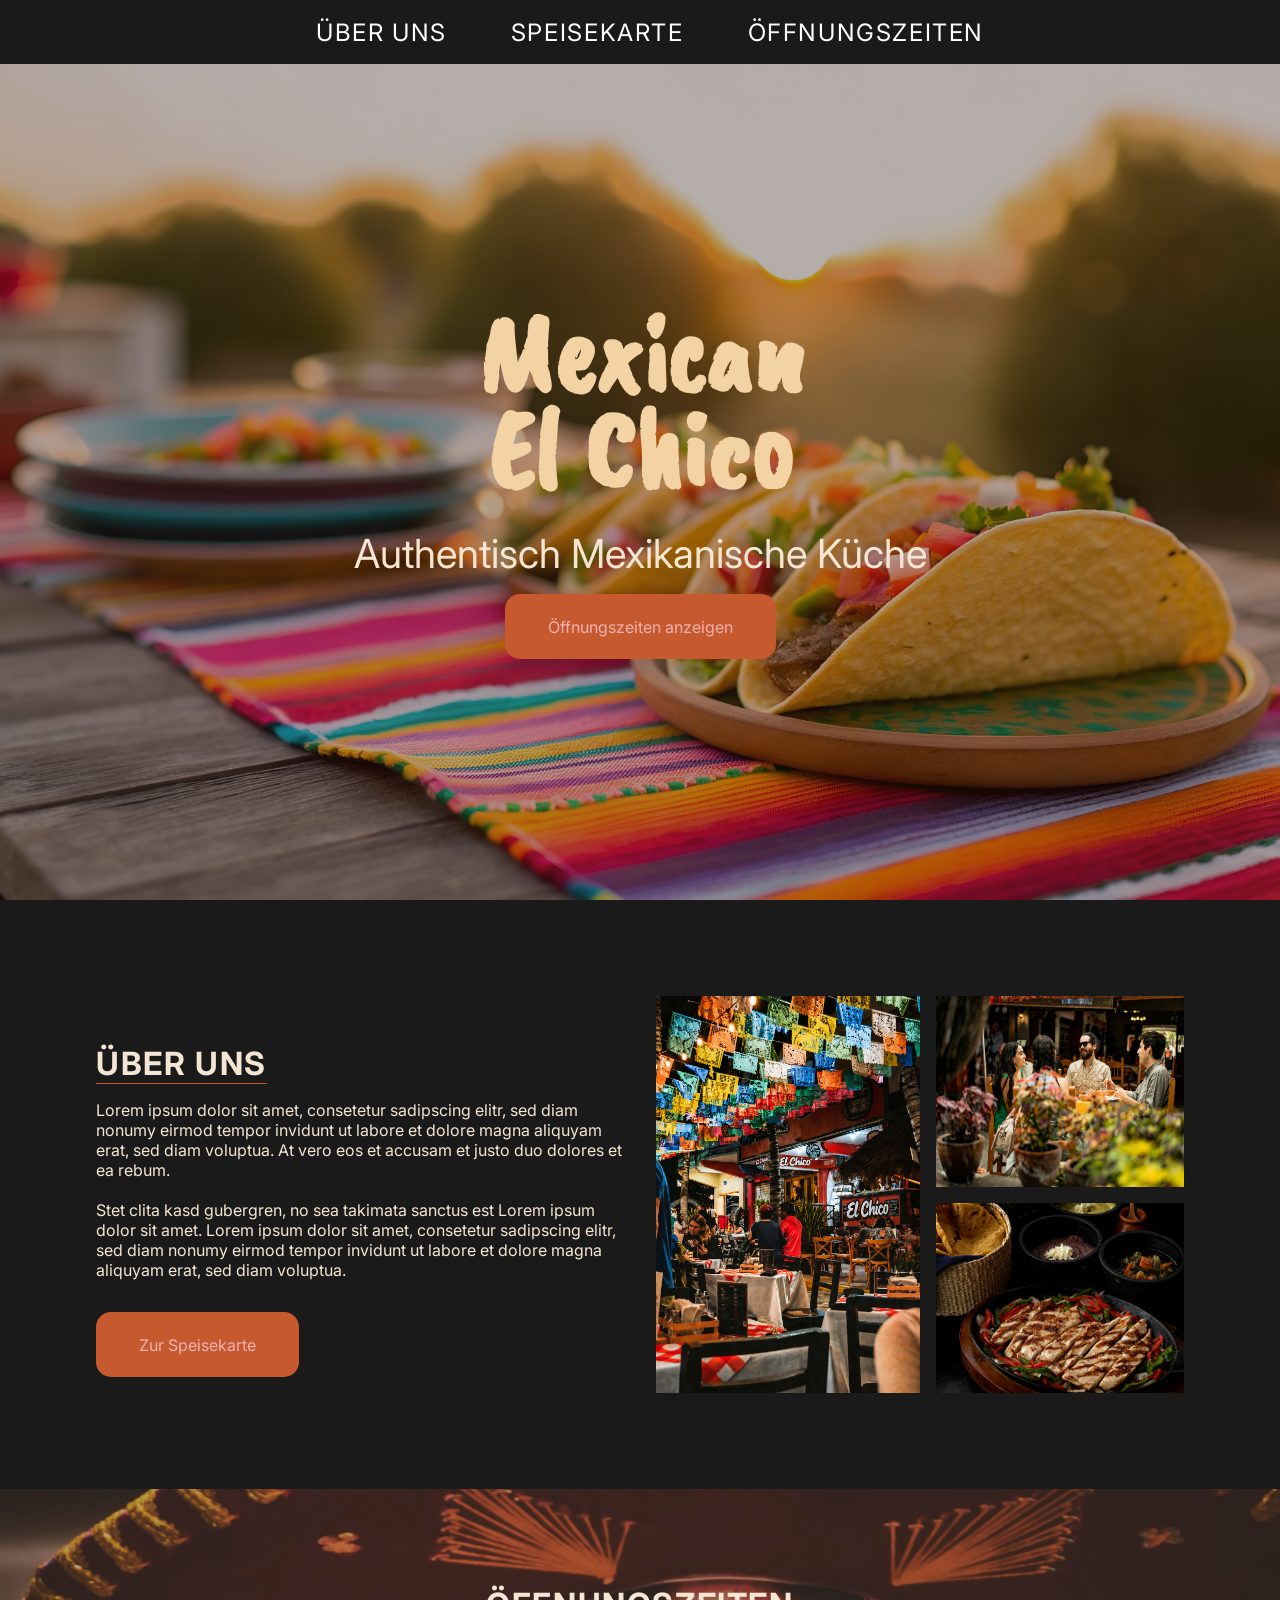
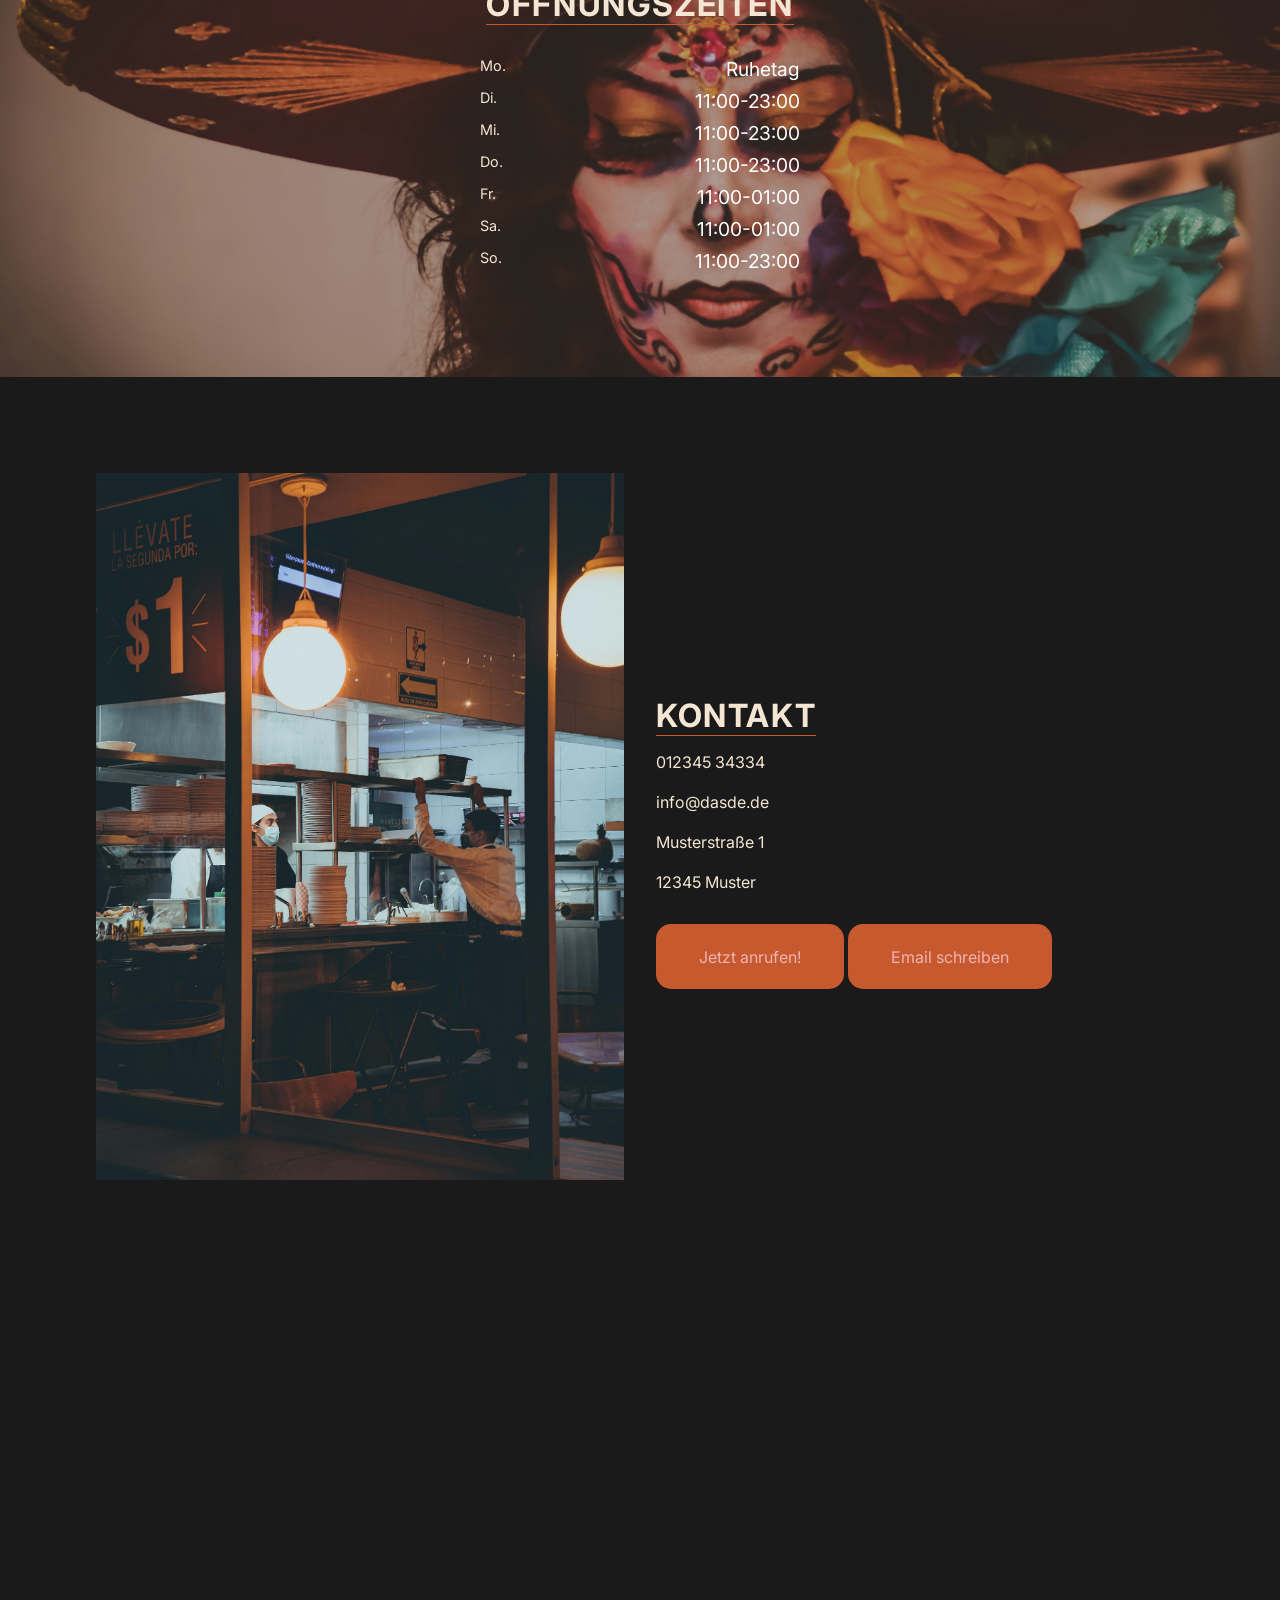
==== index.html @ 9ec20849 "add section 2-3, chance the respo and layout" ====
<!doctype html>
<html lang="de">
  <head>
    <meta charset="UTF-8" />
    <meta name="viewport" content="width=device-width, initial-scale=1.0" />
    <link rel="stylesheet" href="styles.css" />
    <title>Mexican El Chico</title>
  </head>
  <body>
    <nav class="nav">
      <a href="#about" class="nav-item">Über <wbr />Uns</a>
      <a href="#menu" class="nav-item">Speise<wbr />karte</a>
      <a href="#info" class="nav-item">Öffnungs<wbr />zeiten</a>
    </nav>
    <section class="hero">
      <h1 class="title">
        Mexican<br />
        El Chico
      </h1>
      <p class="subtitle">Authentisch Mexikanische Küche</p>
      <a href="#info" class="hero-action button">Öffnungszeiten anzeigen</a>
    </section>

    <section class="about container" id="about">
      <div class="about-content">
        <h2 class="heading">Über uns</h2>
        <p class="about-text">
          Lorem ipsum dolor sit amet, consetetur sadipscing elitr, sed diam
          nonumy eirmod tempor invidunt ut labore et dolore magna aliquyam erat,
          sed diam voluptua. At vero eos et accusam et justo duo dolores et ea
          rebum.<br /><br />
          Stet clita kasd gubergren, no sea takimata sanctus est Lorem ipsum
          dolor sit amet. Lorem ipsum dolor sit amet, consetetur sadipscing
          elitr, sed diam nonumy eirmod tempor invidunt ut labore et dolore
          magna aliquyam erat, sed diam voluptua.
        </p>
        <a href="#" class="about-action button"> Zur Speisekarte</a>
      </div>
      <div class="about-images">
        <img
          src="El Chico 3.png"
          alt="El Chico Ladeneingang"
          class="about-image about-image-large"
        />

        <div class="about-image-small">
          <img
            src="leute essen.png"
            alt="El Chico Leute die Essen"
            class="about-image"
          />
          <img
            src="essen1.png"
            alt="El Chico Essen Fajita"
            class="about-image"
          />
        </div>
      </div>
    </section>

    <section id="info" class="info-wrapper">
      <div class="info container">
        <h2 class="heading">Öffnungszeiten</h2>
        <div class="hours">
          <p class="hours-entry">
            <span class="days">Mo.</span><span class="time">Ruhetag</span>
          </p>
          <p class="hours-entry">
            <span class="days">Di.</span><span class="time">11:00-23:00</span>
          </p>
          <p class="hours-entry">
            <span class="days">Mi.</span><span class="time">11:00-23:00</span>
          </p>
          <p class="hours-entry">
            <span class="days">Do.</span><span class="time">11:00-23:00</span>
          </p>
          <p class="hours-entry">
            <span class="days">Fr.</span><span class="time">11:00-01:00</span>
          </p>
          <p class="hours-entry">
            <span class="days">Sa.</span><span class="time">11:00-01:00</span>
          </p>
          <p class="hours-entry">
            <span class="days">So.</span><span class="time">11:00-23:00</span>
          </p>
        </div>
      </div>
    </section>
    <section id="#" class="about container us">
      <div class="about-us">
        <img
          src="work.jpg"
          alt="Mitarbeiter die Reden"
          class="about-us-large"
        />
      </div>
      <div class="about-content">
        <h2 class="heading">Kontakt</h2>
        <p class="about-text">
          012345 34334<br /><br />
          info@dasde.de<br /><br />
          Musterstraße 1<br /><br />
          12345 Muster
        </p>
        <a href="#" class="about-action button"> Jetzt anrufen!</a>
        <a href="#" class="about-action button"> Email schreiben</a>
      </div>
    </section>
    <section class="platzhalter"></section>
  </body>
</html>
---- styles.css ----
@import url("https://fonts.googleapis.com/css2?family=Caveat+Brush&family=Inter:ital,opsz,wght@0,14..32,100..900;1,14..32,100..900&family=Mogra&family=Permanent+Marker&display=swap");
@import url("https://fonts.googleapis.com/css2?family=Caveat+Brush&family=Inter:ital,opsz,wght@0,14..32,100..900;1,14..32,100..900&family=Mogra&family=Permanent+Marker&display=swap");

.platzhalter {
  height: 300vh;
}
* {
  margin: 0;
  padding: 0;
}

html {
  scroll-behavior: smooth;
}

body {
  background-color: #1a1a1a;
  color: #fff;
  font-family: "Inter", sans-serif;
  --primary-color: #c65a2e;
  --text-color: #f5e6d3;
  min-width: 390px;
}

.nav {
  height: 4rem;
  font-size: 0.8rem;
  display: flex;
  align-items: center;
  justify-content: center;
  gap: 1rem;
  width: 100%;
  padding: 0 10px;
}
.nav-item {
  font-family: "Inter", sans-serif;
  color: white;
  text-decoration: none;
  letter-spacing: 0.1rem;
  text-transform: uppercase;
  transition: all 0.5s ease-in-out;
}

.nav-item:hover {
  color: white;
  color: var(--primary-color);
  background-color: transparent;
}

.hero {
  height: calc(100vh - 4rem);
  display: flex;
  flex-direction: column;
  justify-content: center;
  align-items: center;
  text-align: center;
  background:
    linear-gradient(rgba(40, 18, 10, 0.35), rgba(40, 18, 10, 0.35)),
    url("MexFood.jpg") center/cover no-repeat;
}
.title {
  font-family: "Caveat Brush", cursive, sans-serif;
  color: #f3d2a4;
  line-height: 4rem;
  margin: 0 0 2rem 0;
  font-size: 4rem;
}

.subtitle {
  font-size: 20px;
  color: #f5e6d3;
}
.hero-action {
  margin-top: 1rem;
}

.container {
  max-width: 85%;
  margin: 0 auto;
}
.button {
  display: inline-block;
  padding: 1rem 2rem;
  color: #f1b2b2;
  background-color: var(--primary-color);
  border: var(--primary-color) solid;
  border-radius: 15px;
  text-decoration: none;
  cursor: pointer;
  transition: all 0.5s ease-in-out;
}
.button:hover {
  background-color: transparent;
  color: white;
}
/*Start 2 Section*/
.heading {
  margin: 2rem 0 1rem 0;
  width: fit-content;
  text-transform: uppercase;
  letter-spacing: 0.1rem;
  border-bottom: 1px solid var(--primary-color);
  color: var(--text-color);
}

.about {
  display: grid;
  gap: 2rem;
}
.about-text {
  font-size: 0.9rem;
  color: var(--text-color);
}
.about-action {
  margin-top: 2rem;
}
.about-images {
  width: 100%;
  display: flex;
  gap: 0.5rem;
}
.about-image {
  max-width: 100%;
  height: 100%;
}
.about-image-large {
  min-width: 50%;
}

.about-image-small {
  display: flex;
  flex-direction: column;
  gap: 0.5rem;
}
/*Start 3 Section*/
.hours {
  display: flex;
  flex-direction: column;
  align-items: center;
  justify-content: center;
  width: 100%;
  margin-top: 1rem;
}
.info .heading {
  margin: 0 auto;
}
.hours-entry {
  /*abstand dazwichen*/
  display: flex;
  justify-content: space-between;
  width: 15rem;
}

.days {
  font-size: 0.9rem;
  color: var(--text-color);
}

.info-wrapper {
  padding: 2rem 0;
  margin: 3rem 0;
  background:
    linear-gradient(rgba(40, 18, 10, 0.35), rgba(40, 18, 10, 0.35)),
    url("la catrina.jpg") center/cover no-repeat;
}
.about-us {
  width: 100%;
  display: flex;
}

.about-us-large {
  width: 100%;
}
.us {
}

@media only screen and (min-width: 600px) {
  .title {
    font-size: 5rem;
    line-height: 5rem;
  }
  .subtitle {
    font-size: 30px;
  }
  .button {
    padding: 1.2rem 2.5rem;
  }
  .nav {
    font-size: 20px;
  }
  .about-text {
    font-size: 1rem;
  }
  .about {
    grid-template-columns: 1fr 1fr;
    margin-top: 4rem;
    align-items: center;
  }

  @media only screen and (min-width: 1000px) {
    .title {
      font-size: 7rem;
      line-height: 6rem;
    }
    .subtitle {
      font-size: 40px;
    }
    .nav {
      font-size: 1.5rem;
      gap: 4rem;
    }
    .heading {
      font-size: 2rem;
    }
    .about {
      grid-template-columns: 1fr 1fr;
      margin-top: 6rem;
      align-items: center;
    }
    .about-images,
    .about-image-small {
      gap: 1rem;
    }
    .hours-entry {
      width: 20rem;
      font-size: 1.2rem;
      margin-bottom: 0.5rem;
    }
    .hours {
      margin-top: 2rem;
    }
    .info-wrapper {
      margin: 6rem 0;
      padding: 6rem;
    }
  }
}
@media only screen and (min-width: 1400px) {
  .container {
    max-width: 1200px;
  }
}
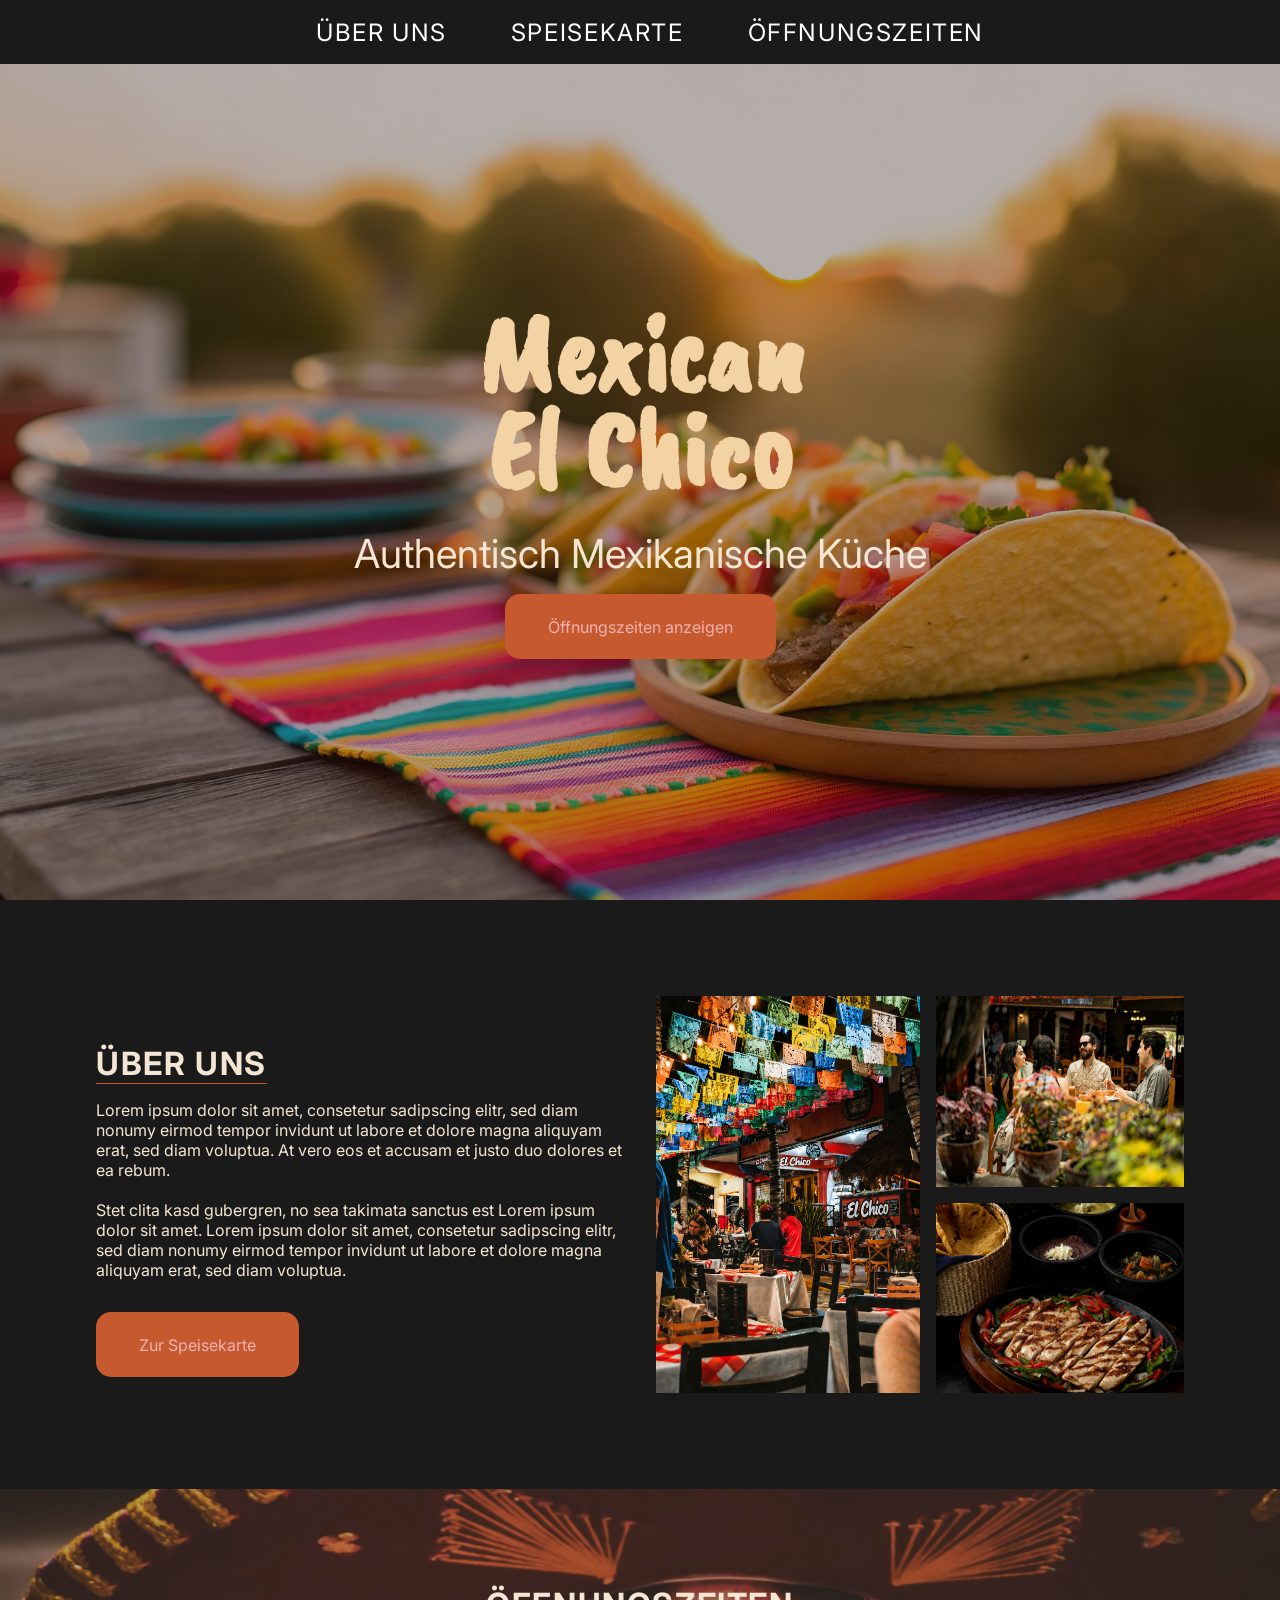
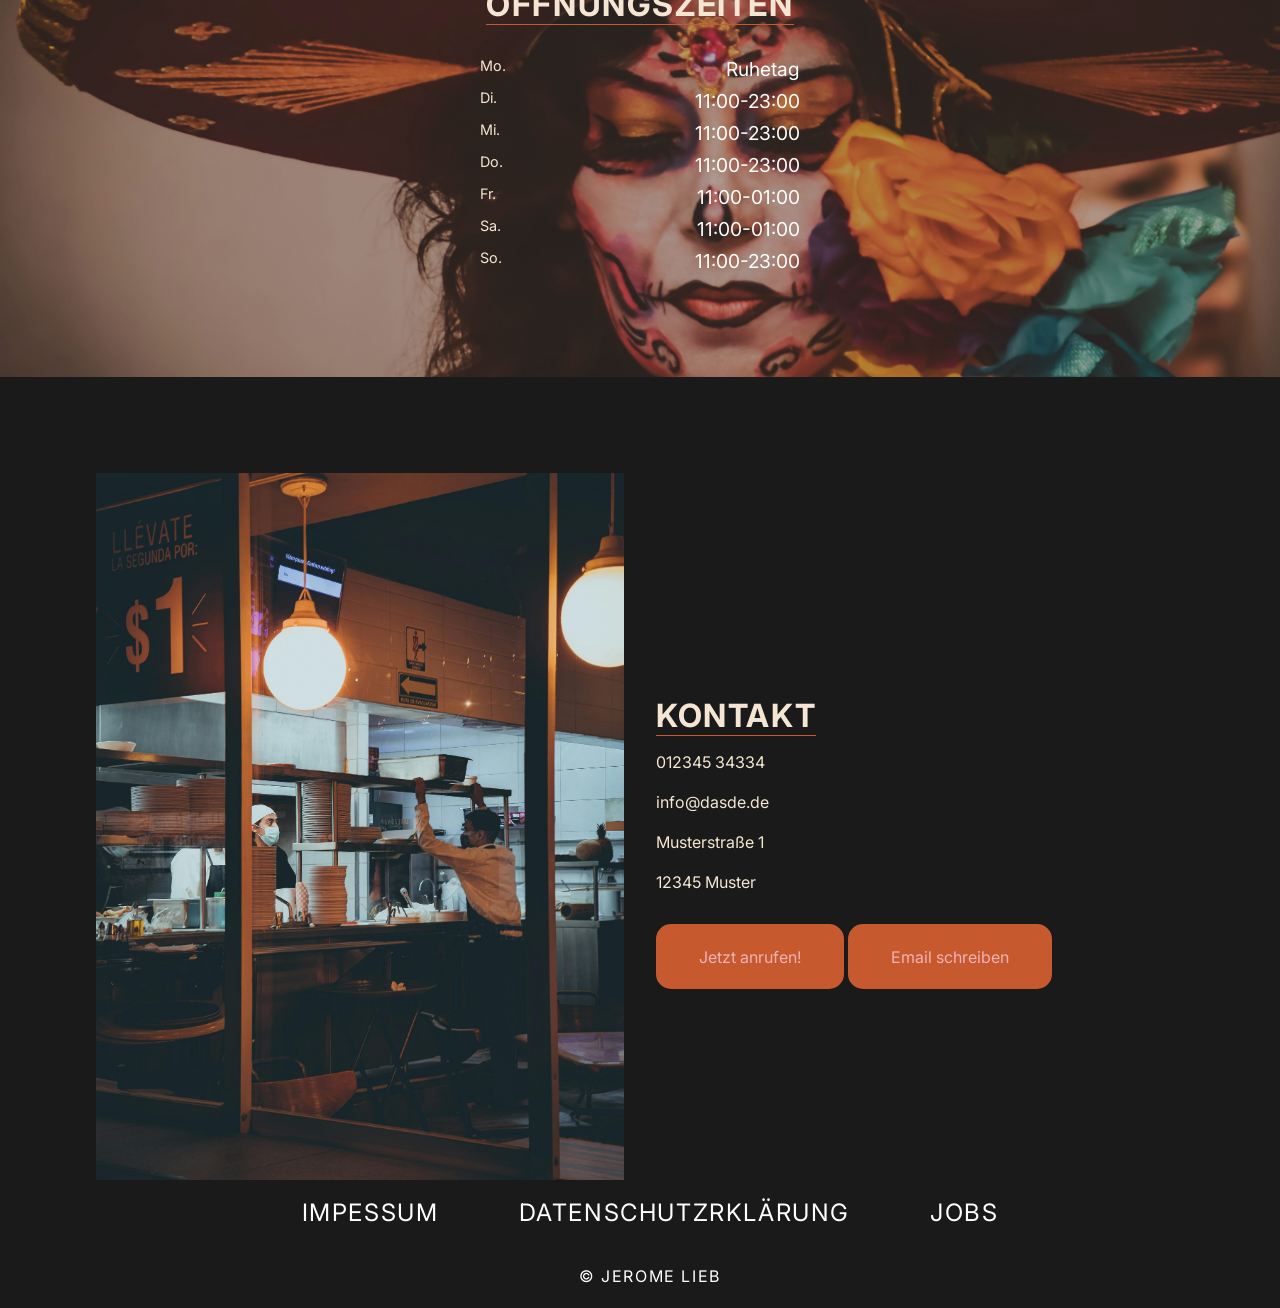
==== commit 30bb5095: "add foofter section wihtout respo" ====
--- a/index.html
+++ b/index.html
@@ -106,6 +106,12 @@
         <a href="#" class="about-action button"> Email schreiben</a>
       </div>
     </section>
-    <section class="platzhalter"></section>
+    <nav class="nav footer">
+      <a href="#about" class="nav-item">Impessum</a>
+      <a href="#menu" class="nav-item">Datenschutzrklärung</a>
+      <a href="#info" class="nav-item">Jobs</a>
+    </nav>
+    <nav class="nav footer">
+      <a href="#about" class="nav-item copyright">&copy Jerome Lieb</a>
   </body>
 </html>
--- a/styles.css
+++ b/styles.css
@@ -110,6 +110,7 @@
 .about-text {
   font-size: 0.9rem;
   color: var(--text-color);
+  text-decoration: none;
 }
 .about-action {
   margin-top: 2rem;
@@ -196,6 +197,17 @@
     margin-top: 4rem;
     align-items: center;
   }
+  .footer {
+    gap: 3rem;
+  }
+  .copyright {
+    display: flexbox;
+    margin: 1rem 0;
+    align-items: center;
+  }
+  .copyright {
+    font-size: 1rem;
+  }
 
   @media only screen and (min-width: 1000px) {
     .title {
@@ -233,6 +245,9 @@
       margin: 6rem 0;
       padding: 6rem;
     }
+    .footer {
+      gap: 5rem;
+    }
   }
 }
 @media only screen and (min-width: 1400px) {
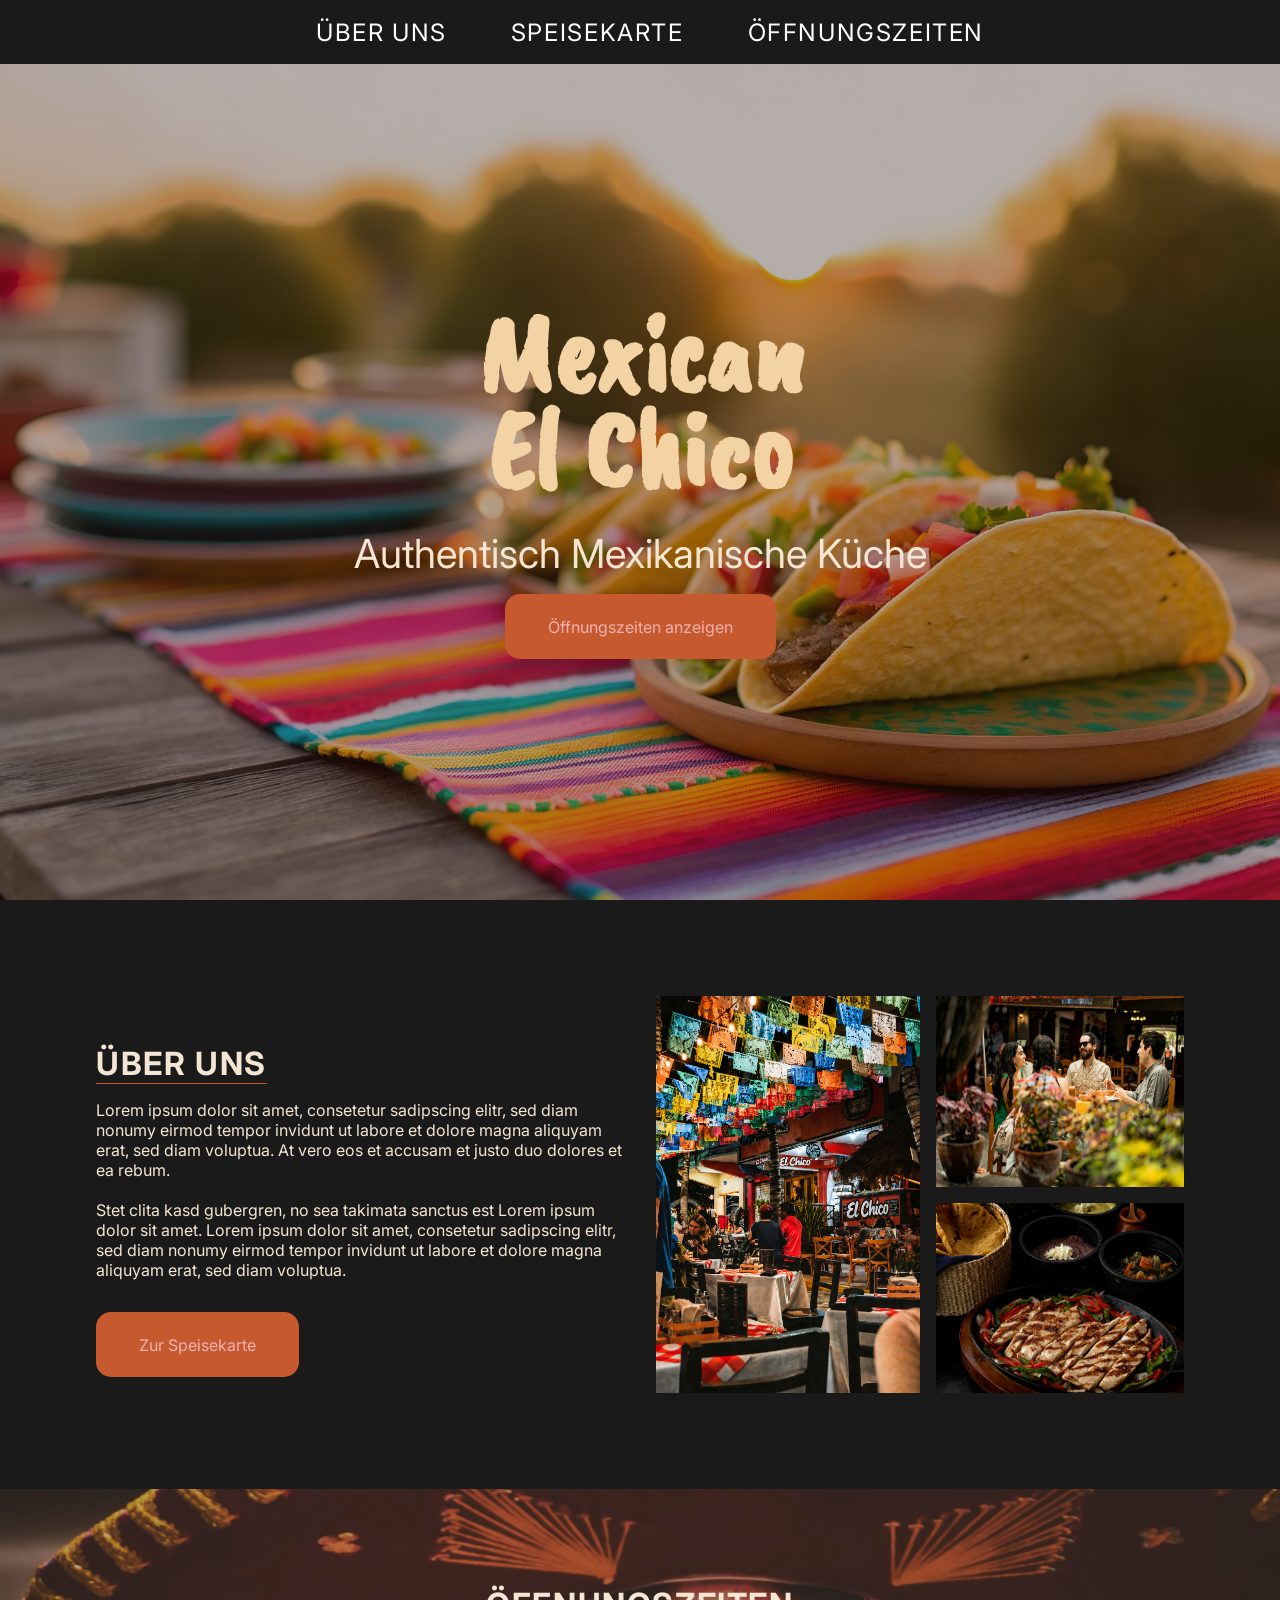
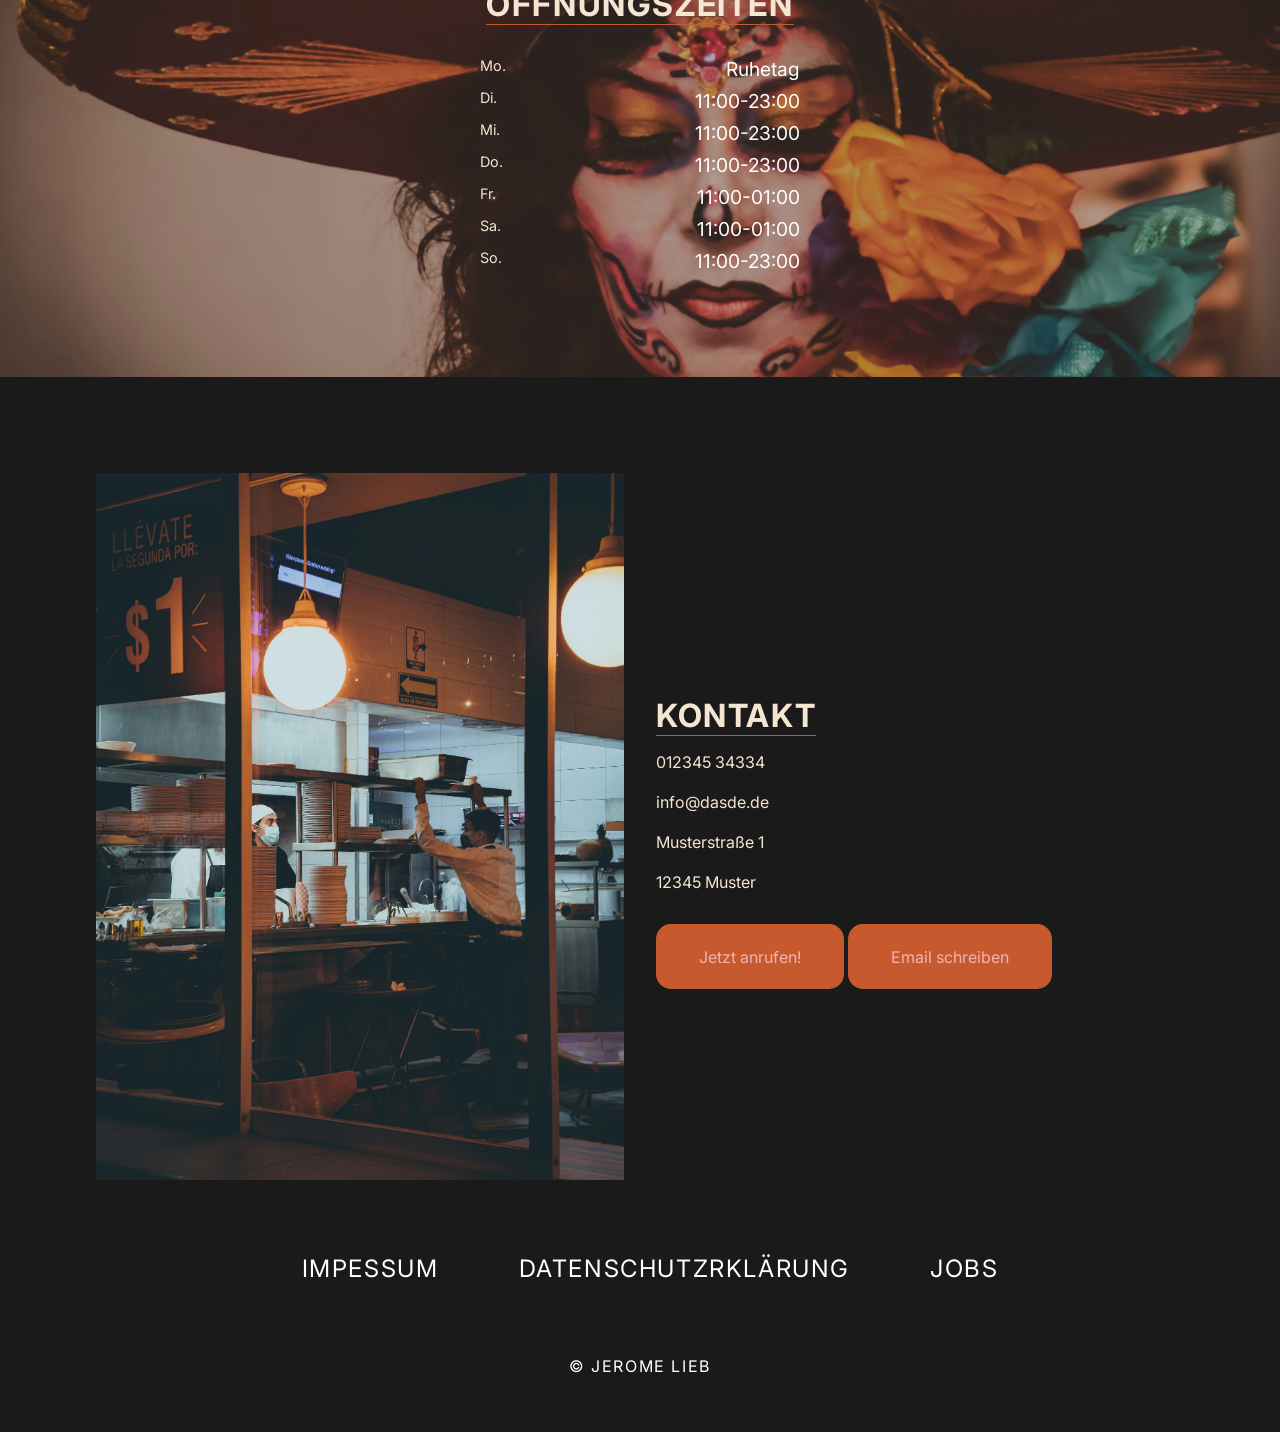
==== commit b9979ddd: "add footer link @ copyright" ====
--- a/index.html
+++ b/index.html
@@ -94,7 +94,7 @@
           class="about-us-large"
         />
       </div>
-      <div class="about-content">
+      <div class="about-content" id="contact">
         <h2 class="heading">Kontakt</h2>
         <p class="about-text">
           012345 34334<br /><br />
@@ -107,11 +107,12 @@
       </div>
     </section>
     <nav class="nav footer">
-      <a href="#about" class="nav-item">Impessum</a>
+      <a href="#contact" class="nav-item">Impessum</a>
       <a href="#menu" class="nav-item">Datenschutzrklärung</a>
       <a href="#info" class="nav-item">Jobs</a>
     </nav>
-    <nav class="nav footer">
+    <nav class="footer">
       <a href="#about" class="nav-item copyright">&copy Jerome Lieb</a>
+    </nav>
   </body>
 </html>
--- a/styles.css
+++ b/styles.css
@@ -174,6 +174,15 @@
 }
 .us {
 }
+.footer {
+  margin: 3.5rem 0;
+  font-size: 0.8rem;
+  display: flex;
+  align-items: center;
+  justify-content: center;
+  gap: 1rem;
+  width: 100%;
+}
 
 @media only screen and (min-width: 600px) {
   .title {
@@ -202,10 +211,7 @@
   }
   .copyright {
     display: flexbox;
-    margin: 1rem 0;
     align-items: center;
-  }
-  .copyright {
     font-size: 1rem;
   }
 
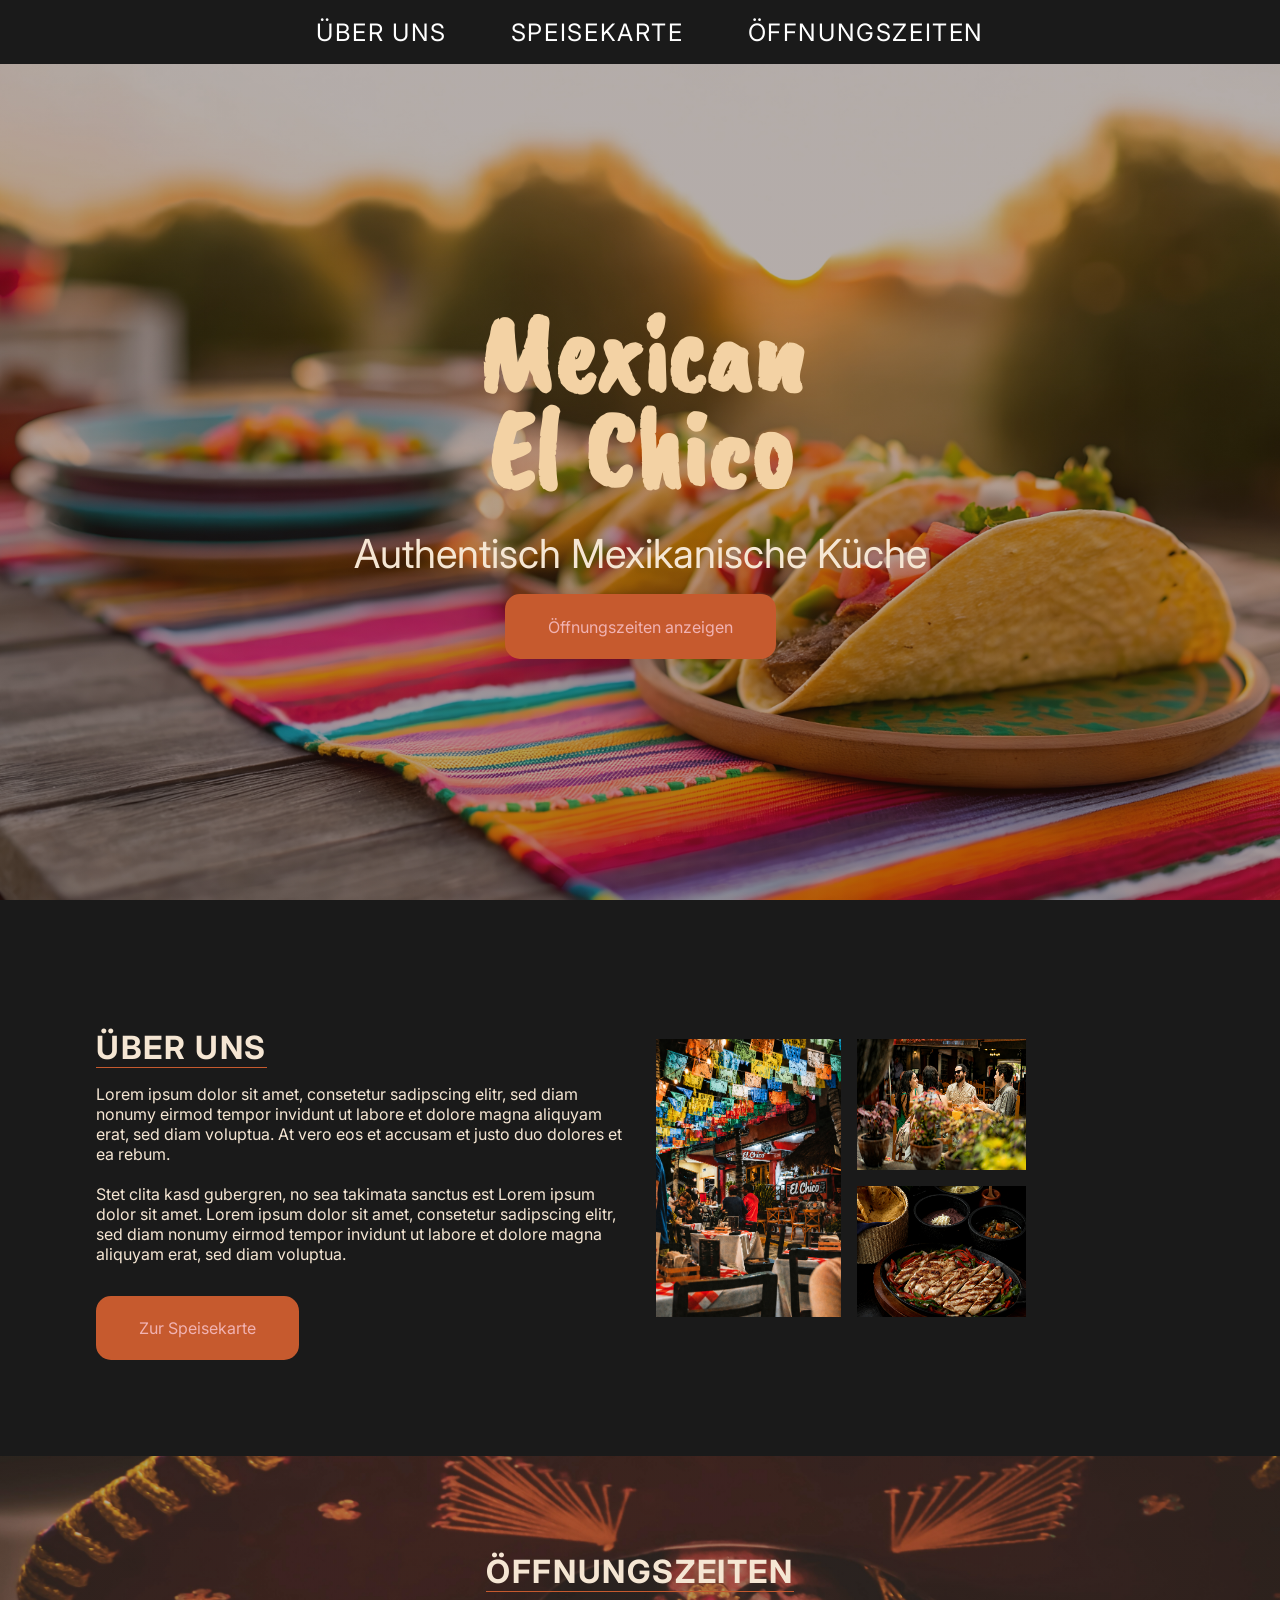
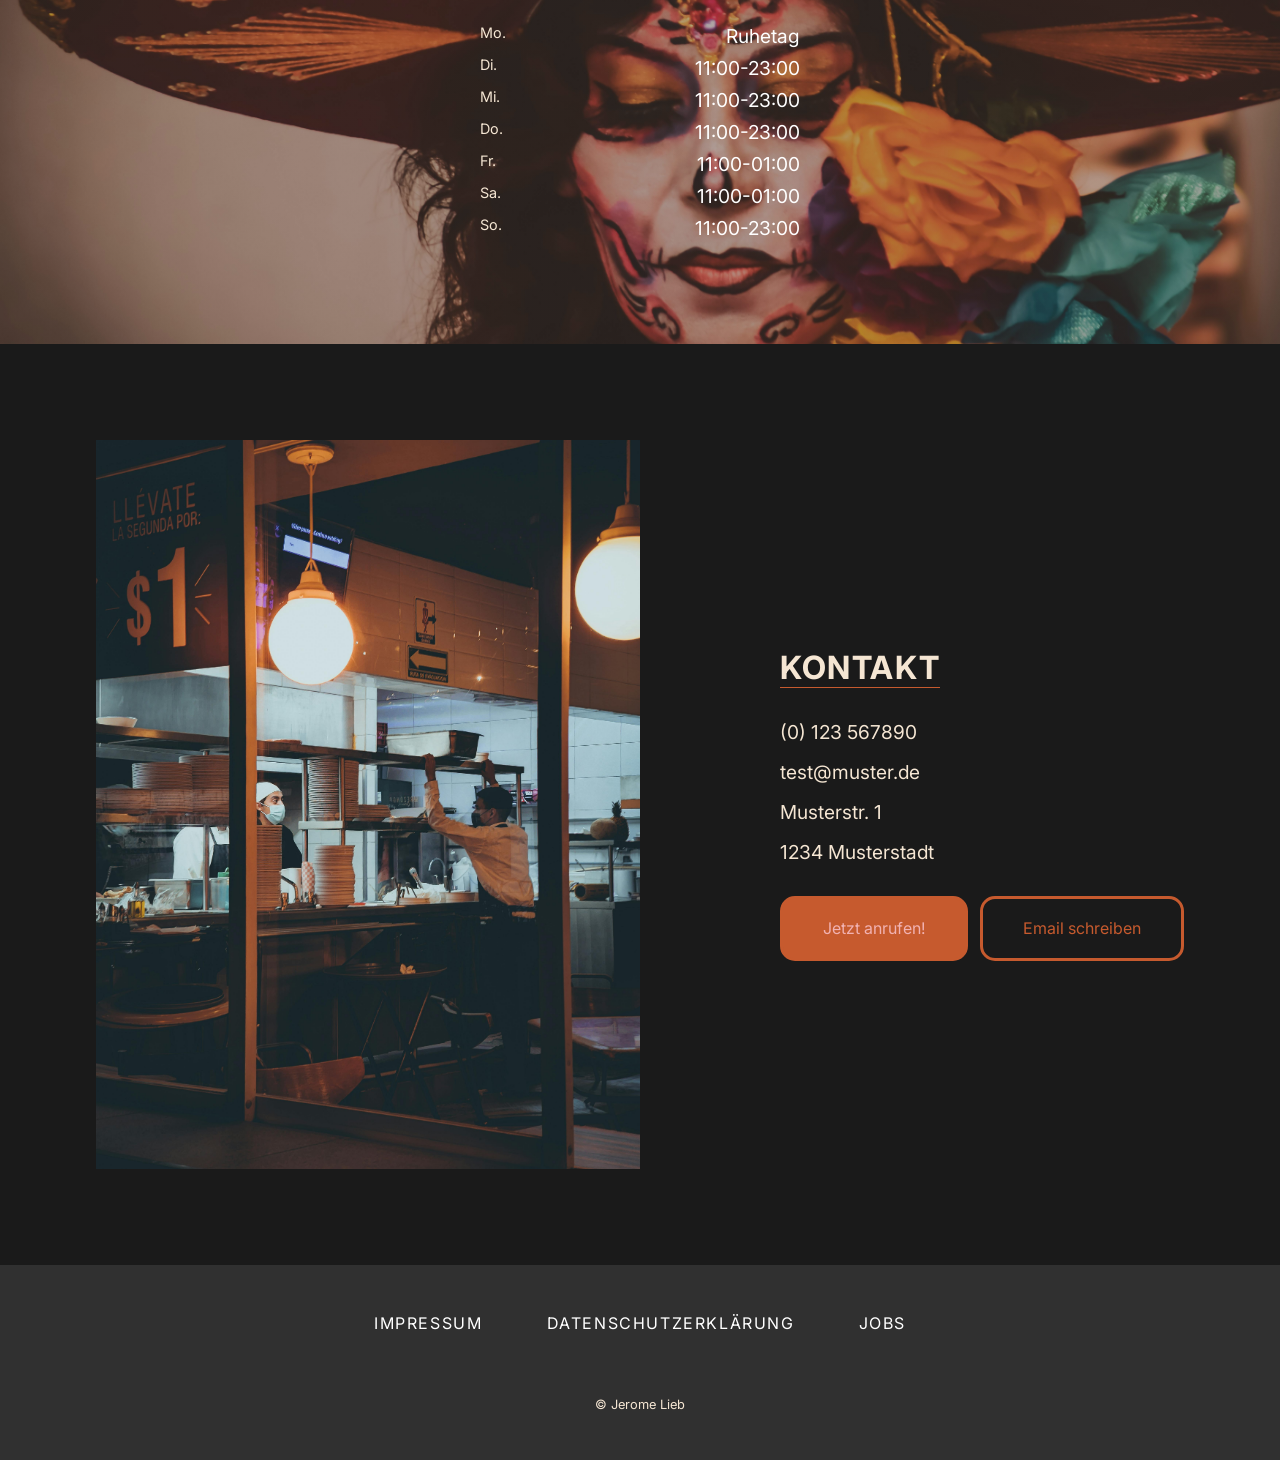
==== commit c8a410de: "add footer and link "Speisekarte"" ====
--- a/index.html
+++ b/index.html
@@ -9,7 +9,7 @@
   <body>
     <nav class="nav">
       <a href="#about" class="nav-item">Über <wbr />Uns</a>
-      <a href="#menu" class="nav-item">Speise<wbr />karte</a>
+      <a href="#Speisekarte.html" class="nav-item">Speise<wbr />karte</a>
       <a href="#info" class="nav-item">Öffnungs<wbr />zeiten</a>
     </nav>
     <section class="hero">
@@ -86,33 +86,32 @@
         </div>
       </div>
     </section>
-    <section id="#" class="about container us">
-      <div class="about-us">
-        <img
-          src="work.jpg"
-          alt="Mitarbeiter die Reden"
-          class="about-us-large"
-        />
-      </div>
-      <div class="about-content" id="contact">
-        <h2 class="heading">Kontakt</h2>
-        <p class="about-text">
-          012345 34334<br /><br />
-          info@dasde.de<br /><br />
-          Musterstraße 1<br /><br />
-          12345 Muster
-        </p>
-        <a href="#" class="about-action button"> Jetzt anrufen!</a>
-        <a href="#" class="about-action button"> Email schreiben</a>
+    <section class="contact container">
+      <div class="contact-content">
+        <img src="work.jpg" alt="Kontakt El Cicho" class="contact-image" />
+        <div class="contact-details">
+          <h2 class="heading">Kontakt</h2>
+          <p class="contact-detail">(0) 123 567890</p>
+          <p class="contact-detail">test@muster.de</p>
+          <p class="contact-detail">Musterstr. 1</p>
+          <p class="contact-detail">1234 Musterstadt</p>
+          <div class="contact-actions">
+            <a href="tel:012345678890" class="button">Jetzt anrufen!</a>
+            <a href="mailto:test@muster.de" class="button-inverted"
+              >Email schreiben
+            </a>
+          </div>
+        </div>
       </div>
     </section>
-    <nav class="nav footer">
-      <a href="#contact" class="nav-item">Impessum</a>
-      <a href="#menu" class="nav-item">Datenschutzrklärung</a>
-      <a href="#info" class="nav-item">Jobs</a>
-    </nav>
-    <nav class="footer">
-      <a href="#about" class="nav-item copyright">&copy Jerome Lieb</a>
-    </nav>
+
+    <footer class="footer">
+      <div class="footer-links">
+        <a href="" class="footer-item">Impressum</a
+        ><a href="" class="footer-item">Datenschutzerklärung</a
+        ><a href="" class="footer-item">Jobs</a>
+      </div>
+      <p class="footer-copyright">&copy Jerome Lieb</p>
+    </footer>
   </body>
 </html>
--- a/styles.css
+++ b/styles.css
@@ -1,9 +1,6 @@
 @import url("https://fonts.googleapis.com/css2?family=Caveat+Brush&family=Inter:ital,opsz,wght@0,14..32,100..900;1,14..32,100..900&family=Mogra&family=Permanent+Marker&display=swap");
 @import url("https://fonts.googleapis.com/css2?family=Caveat+Brush&family=Inter:ital,opsz,wght@0,14..32,100..900;1,14..32,100..900&family=Mogra&family=Permanent+Marker&display=swap");
 
-.platzhalter {
-  height: 300vh;
-}
 * {
   margin: 0;
   padding: 0;
@@ -32,7 +29,8 @@
   width: 100%;
   padding: 0 10px;
 }
-.nav-item {
+.nav-item,
+.footer-item {
   font-family: "Inter", sans-serif;
   color: white;
   text-decoration: none;
@@ -41,7 +39,8 @@
   transition: all 0.5s ease-in-out;
 }
 
-.nav-item:hover {
+.nav-item:hover,
+.footer-item:hover {
   color: white;
   color: var(--primary-color);
   background-color: transparent;
@@ -78,7 +77,9 @@
   max-width: 85%;
   margin: 0 auto;
 }
-.button {
+.button,
+.button-inverted {
+  width: fit-content;
   display: inline-block;
   padding: 1rem 2rem;
   color: #f1b2b2;
@@ -89,9 +90,20 @@
   cursor: pointer;
   transition: all 0.5s ease-in-out;
 }
+
+.button-inverted {
+  background-color: transparent;
+  color: var(--primary-color);
+}
+
 .button:hover {
   background-color: transparent;
   color: white;
+}
+
+.button-inverted:hover {
+  background-color: var(--primary-color);
+  color: #fff;
 }
 /*Start 2 Section*/
 .heading {
@@ -116,7 +128,7 @@
   margin-top: 2rem;
 }
 .about-images {
-  width: 100%;
+  width: 70%;
   display: flex;
   gap: 0.5rem;
 }
@@ -164,24 +176,57 @@
     linear-gradient(rgba(40, 18, 10, 0.35), rgba(40, 18, 10, 0.35)),
     url("la catrina.jpg") center/cover no-repeat;
 }
-.about-us {
+/*start Section 2 */
+.contact-content {
+  display: flex;
+  flex-direction: column;
+  gap: 2rem;
+}
+.contact .heading {
+  margin-top: 0;
+}
+
+.contact-detail {
+  margin-top: 0.5rem;
+  color: var(--text-color);
+}
+
+.contact-actions {
+  margin-top: 2rem;
+  display: flex;
+  flex-direction: column;
+  gap: 0.75rem;
+}
+.contact-image {
   width: 100%;
-  display: flex;
-}
-
-.about-us-large {
-  width: 100%;
-}
-.us {
-}
+}
+
+/*ende Section 2 */
+/*start Footer */
+
 .footer {
-  margin: 3.5rem 0;
+  display: flex;
+  flex-direction: column;
+  justify-content: center;
+  align-items: center;
+  gap: 1rem;
+  margin-top: 2rem;
+  padding: 2rem 1rem;
   font-size: 0.8rem;
-  display: flex;
-  align-items: center;
-  justify-content: center;
+  text-align: center;
+  background-color: #303030;
+}
+.footer-links {
+  display: flex;
+  flex-direction: column;
+  justify-content: center;
+  align-items: center;
   gap: 1rem;
-  width: 100%;
+}
+
+.footer-copyright {
+  margin-top: 1rem;
+  color: var(--text-color);
 }
 
 @media only screen and (min-width: 600px) {
@@ -192,70 +237,94 @@
   .subtitle {
     font-size: 30px;
   }
-  .button {
+  .button,
+  .button-inverted {
     padding: 1.2rem 2.5rem;
   }
-  .nav {
-    font-size: 20px;
+  .nav,
+  .footer-item {
+    font-size: 1rem;
+    gap: 2rem;
   }
   .about-text {
     font-size: 1rem;
   }
+  /*start Section 2 */
+  .contact-content {
+    flex-direction: row;
+    align-items: center;
+    justify-content: space-between;
+  }
+  .contact-image {
+    width: 50%;
+  }
+  .contact-actions {
+    flex-direction: row;
+  }
+  .footer {
+    margin-top: 2rem;
+    padding: 3rem 0;
+    gap: 3rem;
+  }
+
+  .footer-links {
+    flex-direction: row;
+  }
+}
+
+@media only screen and (min-width: 1000px) {
+  .title {
+    font-size: 7rem;
+    line-height: 6rem;
+  }
+  .subtitle {
+    font-size: 40px;
+  }
+  .nav,
+  .footer-links {
+    font-size: 1.5rem;
+    gap: 4rem;
+  }
+
+  .footer {
+    margin-top: 6rem;
+  }
+  .heading {
+    font-size: 2rem;
+  }
   .about {
     grid-template-columns: 1fr 1fr;
-    margin-top: 4rem;
+    margin-top: 6rem;
     align-items: center;
   }
-  .footer {
-    gap: 3rem;
-  }
-  .copyright {
-    display: flexbox;
-    align-items: center;
-    font-size: 1rem;
-  }
-
-  @media only screen and (min-width: 1000px) {
-    .title {
-      font-size: 7rem;
-      line-height: 6rem;
-    }
-    .subtitle {
-      font-size: 40px;
-    }
-    .nav {
-      font-size: 1.5rem;
-      gap: 4rem;
-    }
-    .heading {
-      font-size: 2rem;
-    }
-    .about {
-      grid-template-columns: 1fr 1fr;
-      margin-top: 6rem;
-      align-items: center;
-    }
-    .about-images,
-    .about-image-small {
-      gap: 1rem;
-    }
-    .hours-entry {
-      width: 20rem;
-      font-size: 1.2rem;
-      margin-bottom: 0.5rem;
-    }
-    .hours {
-      margin-top: 2rem;
-    }
-    .info-wrapper {
-      margin: 6rem 0;
-      padding: 6rem;
-    }
-    .footer {
-      gap: 5rem;
-    }
-  }
-}
+  .about-images,
+  .about-image-small {
+    gap: 1rem;
+  }
+  .hours-entry {
+    width: 20rem;
+    font-size: 1.2rem;
+    margin-bottom: 0.5rem;
+  }
+  .hours {
+    margin-top: 2rem;
+  }
+  .info-wrapper {
+    margin: 6rem 0;
+    padding: 6rem;
+  }
+  .contact .heading {
+    margin-bottom: 2rem;
+  }
+  .contact-detail {
+    margin-top: 1rem;
+    font-size: 1.2rem;
+  }
+  .contact-image {
+    width: 50%;
+  }
+}
+
 @media only screen and (min-width: 1400px) {
   .container {
     max-width: 1200px;
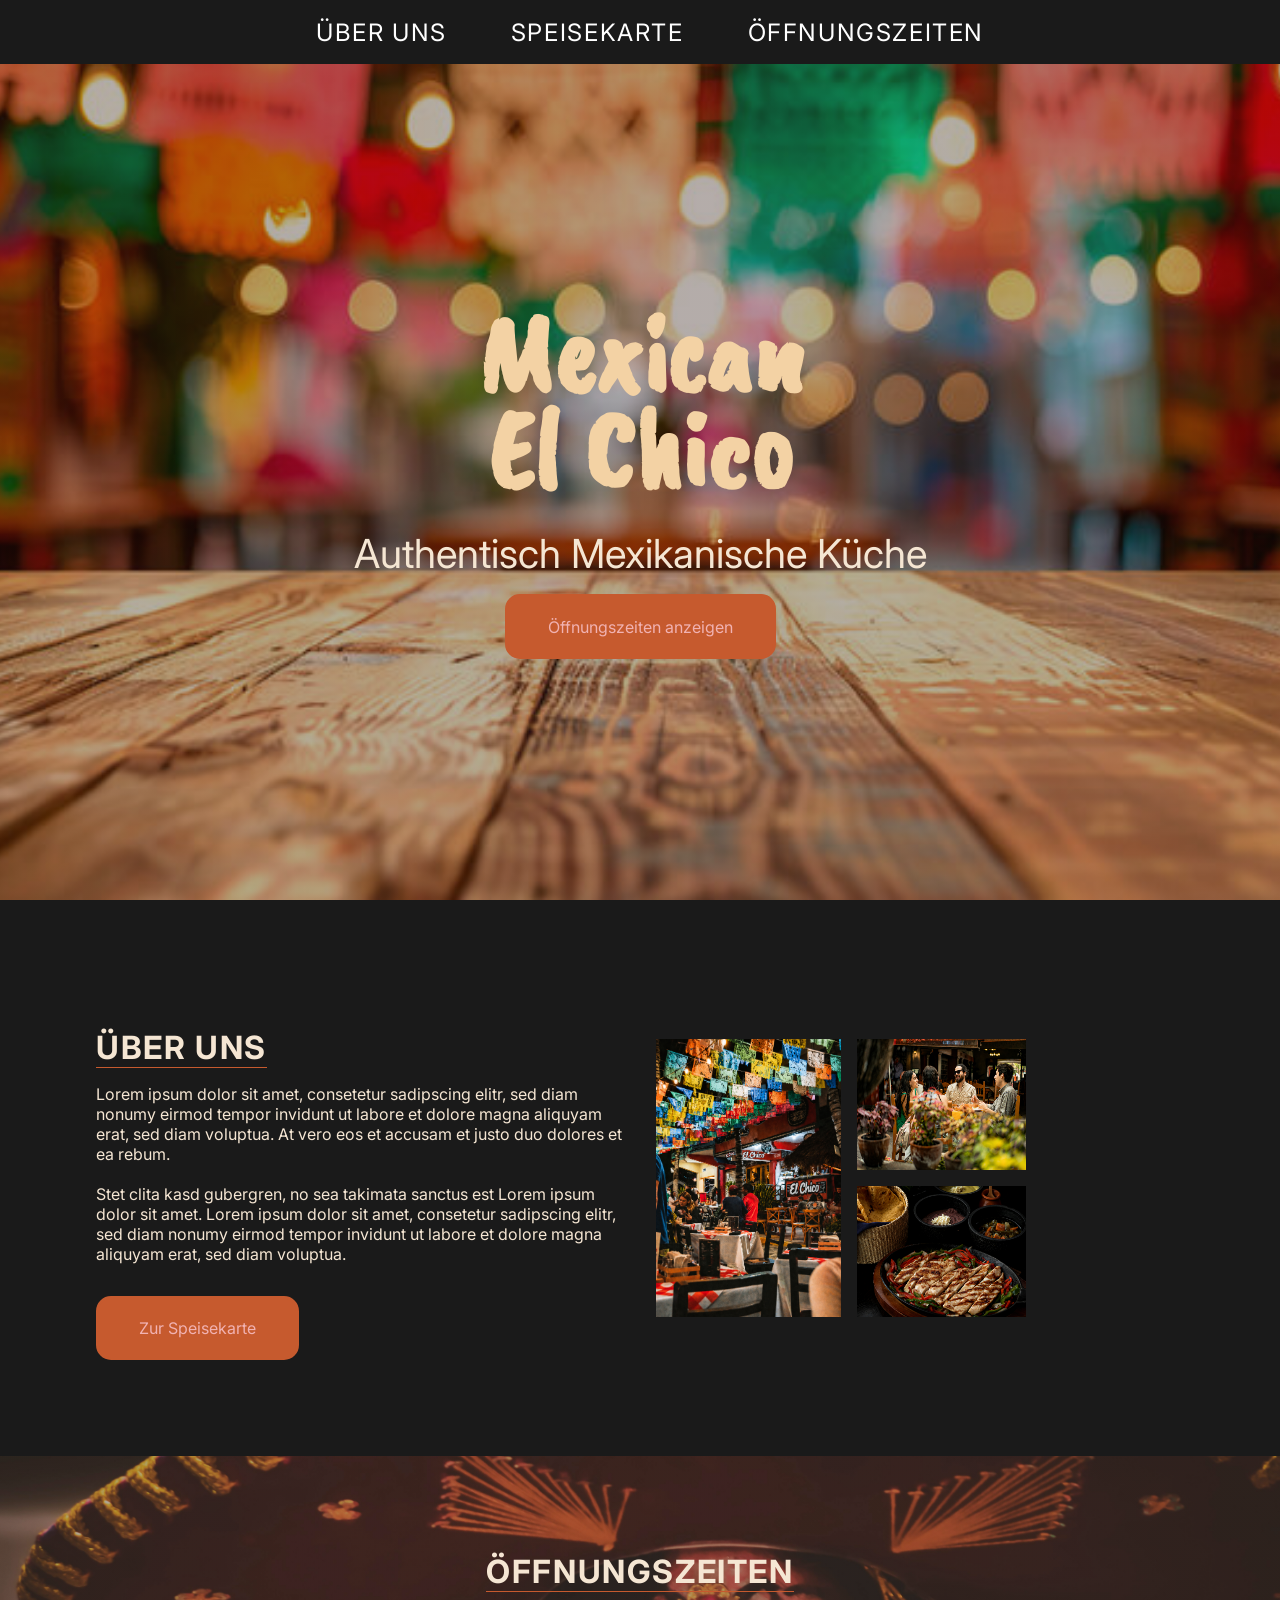
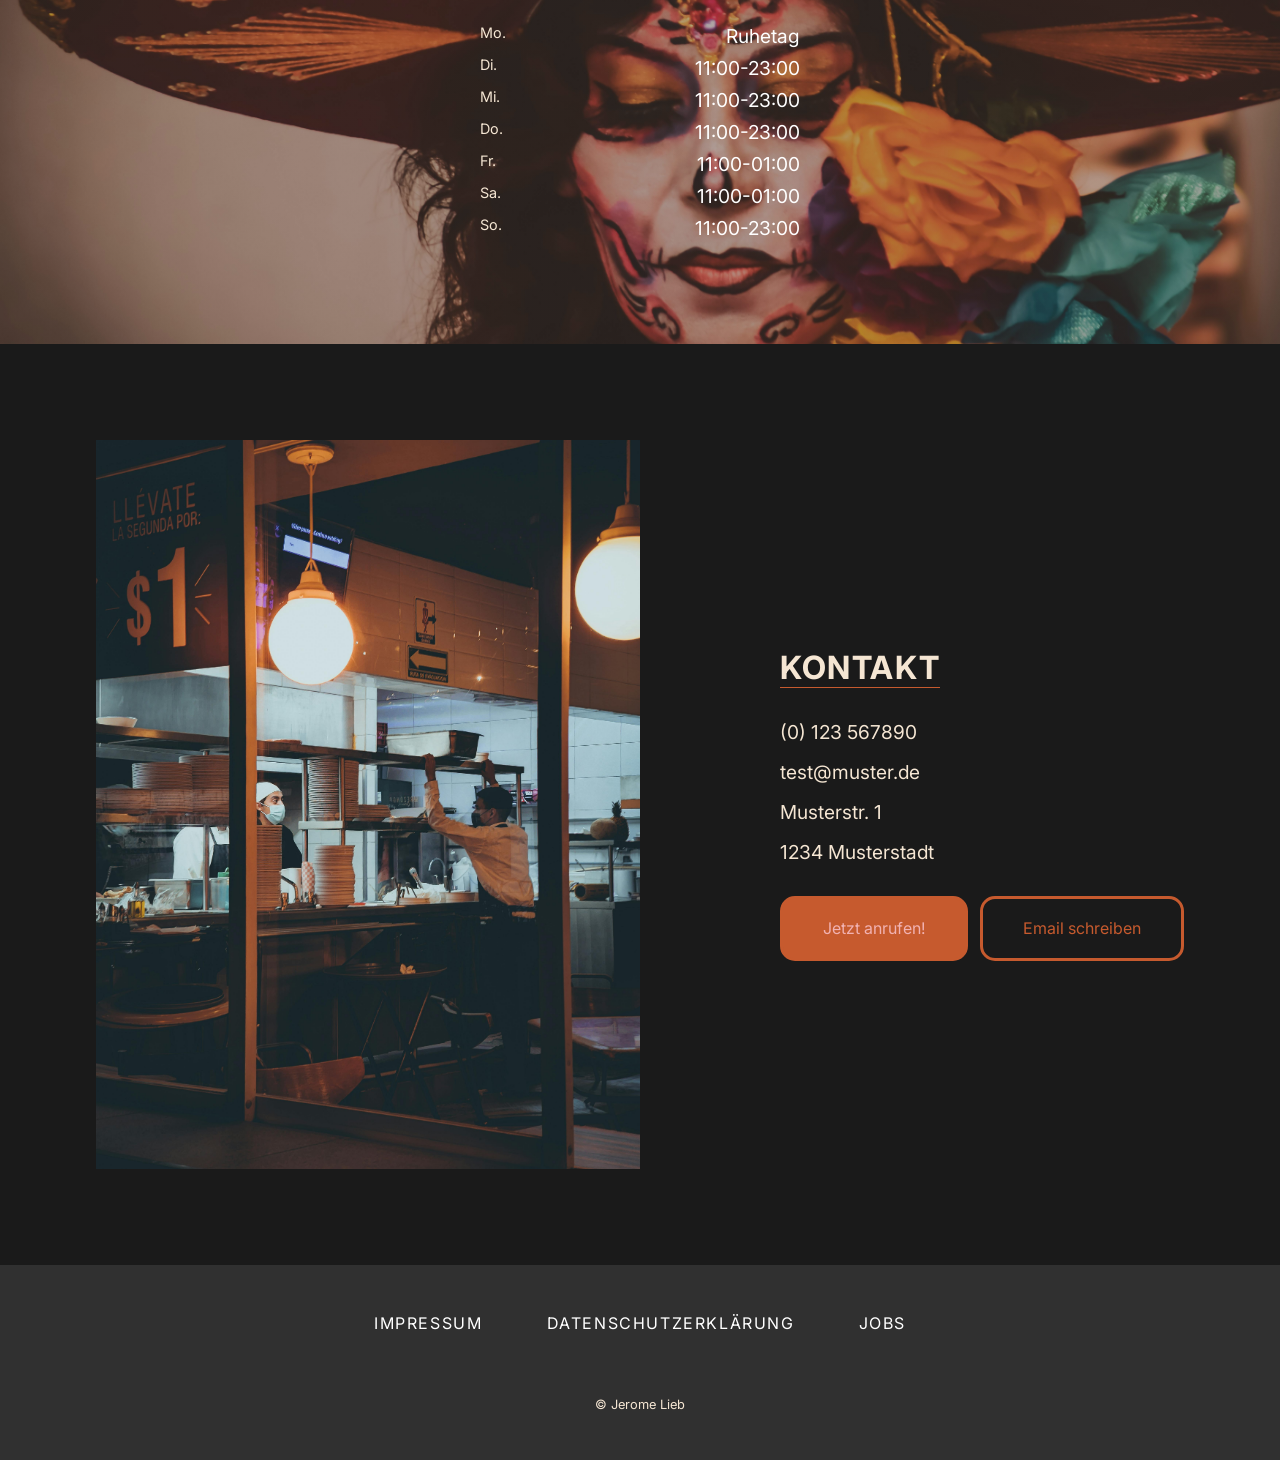
==== commit 84fb5554: "Sorted images in Folder" ====
--- a/index.html
+++ b/index.html
@@ -9,7 +9,7 @@
   <body>
     <nav class="nav">
       <a href="#about" class="nav-item">Über <wbr />Uns</a>
-      <a href="#Speisekarte.html" class="nav-item">Speise<wbr />karte</a>
+      <a href="Speisekarte.html" class="nav-item">Speise<wbr />karte</a>
       <a href="#info" class="nav-item">Öffnungs<wbr />zeiten</a>
     </nav>
     <section class="hero">
@@ -34,23 +34,25 @@
           elitr, sed diam nonumy eirmod tempor invidunt ut labore et dolore
           magna aliquyam erat, sed diam voluptua.
         </p>
-        <a href="#" class="about-action button"> Zur Speisekarte</a>
+        <a href="Speisekarte.html" class="about-action button">
+          Zur Speisekarte</a
+        >
       </div>
       <div class="about-images">
         <img
-          src="El Chico 3.png"
+          src="Picture/El Chico 3.png"
           alt="El Chico Ladeneingang"
           class="about-image about-image-large"
         />
 
         <div class="about-image-small">
           <img
-            src="leute essen.png"
+            src="Picture/leute essen.png"
             alt="El Chico Leute die Essen"
             class="about-image"
           />
           <img
-            src="essen1.png"
+            src="Picture/essen1.png"
             alt="El Chico Essen Fajita"
             class="about-image"
           />
@@ -108,7 +110,8 @@
     <footer class="footer">
       <div class="footer-links">
         <a href="" class="footer-item">Impressum</a
-        ><a href="" class="footer-item">Datenschutzerklärung</a
+        ><a href="Datenschutzerklärung.html" class="footer-item"
+          >Datenschutzerklärung</a
         ><a href="" class="footer-item">Jobs</a>
       </div>
       <p class="footer-copyright">&copy Jerome Lieb</p>
--- a/styles.css
+++ b/styles.css
@@ -55,7 +55,7 @@
   text-align: center;
   background:
     linear-gradient(rgba(40, 18, 10, 0.35), rgba(40, 18, 10, 0.35)),
-    url("MexFood.jpg") center/cover no-repeat;
+    url("Picture/backgroundMexFood.jpg") center/cover no-repeat;
 }
 .title {
   font-family: "Caveat Brush", cursive, sans-serif;
@@ -174,7 +174,7 @@
   margin: 3rem 0;
   background:
     linear-gradient(rgba(40, 18, 10, 0.35), rgba(40, 18, 10, 0.35)),
-    url("la catrina.jpg") center/cover no-repeat;
+    url("Picture/la catrina.jpg") center/cover no-repeat;
 }
 /*start Section 2 */
 .contact-content {
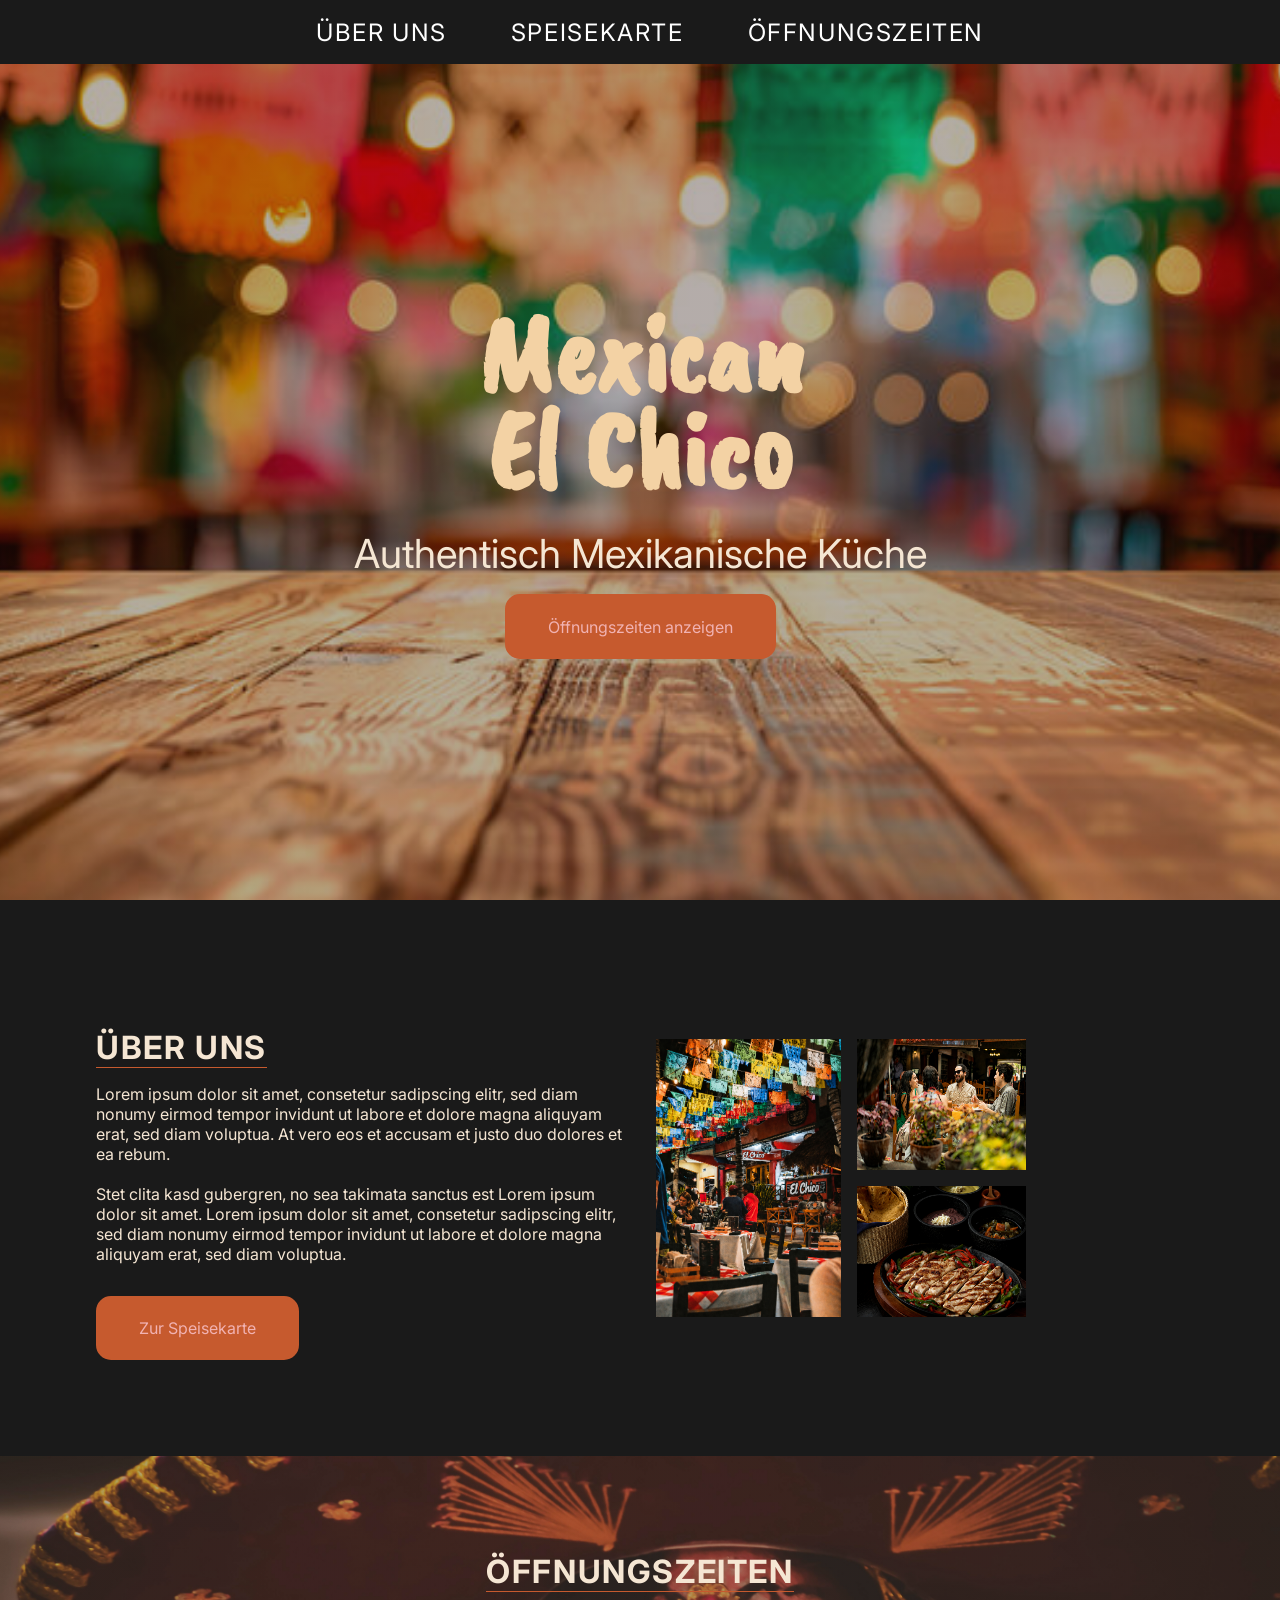
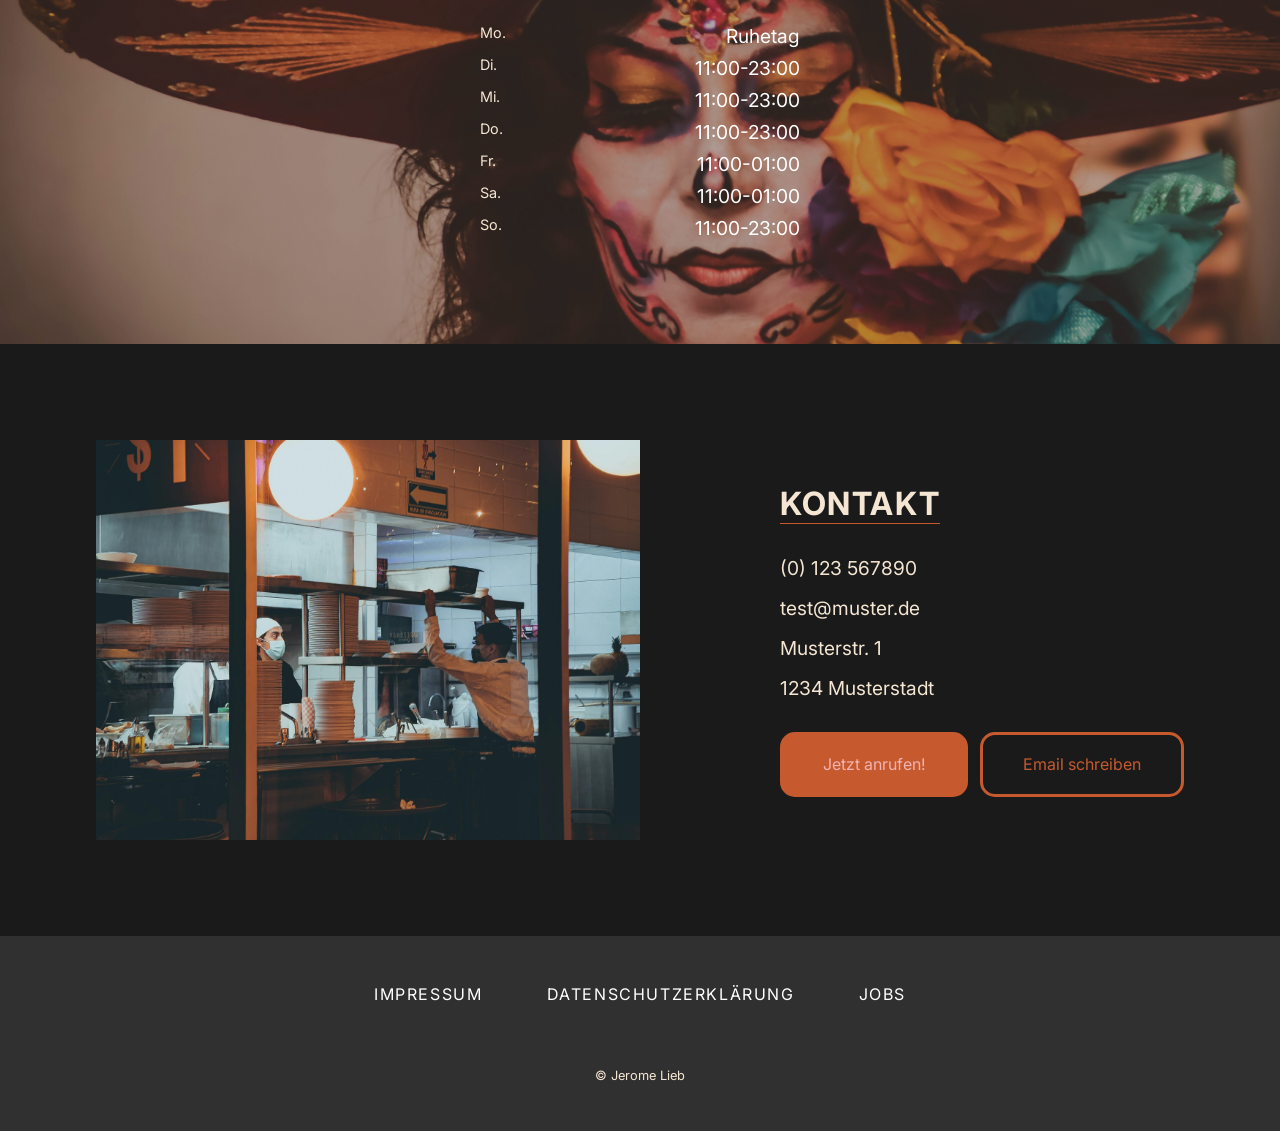
==== commit 8f9f49d8: "add datenschutz" ====
--- a/index.html
+++ b/index.html
@@ -90,7 +90,11 @@
     </section>
     <section class="contact container">
       <div class="contact-content">
-        <img src="work.jpg" alt="Kontakt El Cicho" class="contact-image" />
+        <img
+          src="Picture/work.jpg"
+          alt="Kontakt El Cicho"
+          class="contact-image"
+        />
         <div class="contact-details">
           <h2 class="heading">Kontakt</h2>
           <p class="contact-detail">(0) 123 567890</p>
@@ -109,10 +113,10 @@
 
     <footer class="footer">
       <div class="footer-links">
-        <a href="" class="footer-item">Impressum</a
+        <a href="impressum.html" class="footer-item">Impressum</a
         ><a href="Datenschutzerklärung.html" class="footer-item"
           >Datenschutzerklärung</a
-        ><a href="" class="footer-item">Jobs</a>
+        ><a href="#" class="footer-item">Jobs</a>
       </div>
       <p class="footer-copyright">&copy Jerome Lieb</p>
     </footer>
--- a/styles.css
+++ b/styles.css
@@ -198,7 +198,9 @@
   gap: 0.75rem;
 }
 .contact-image {
-  width: 100%;
+  min-;width: 390px;
+  max-height: 400px;
+  object-fit: cover;
 }
 
 /*ende Section 2 */
